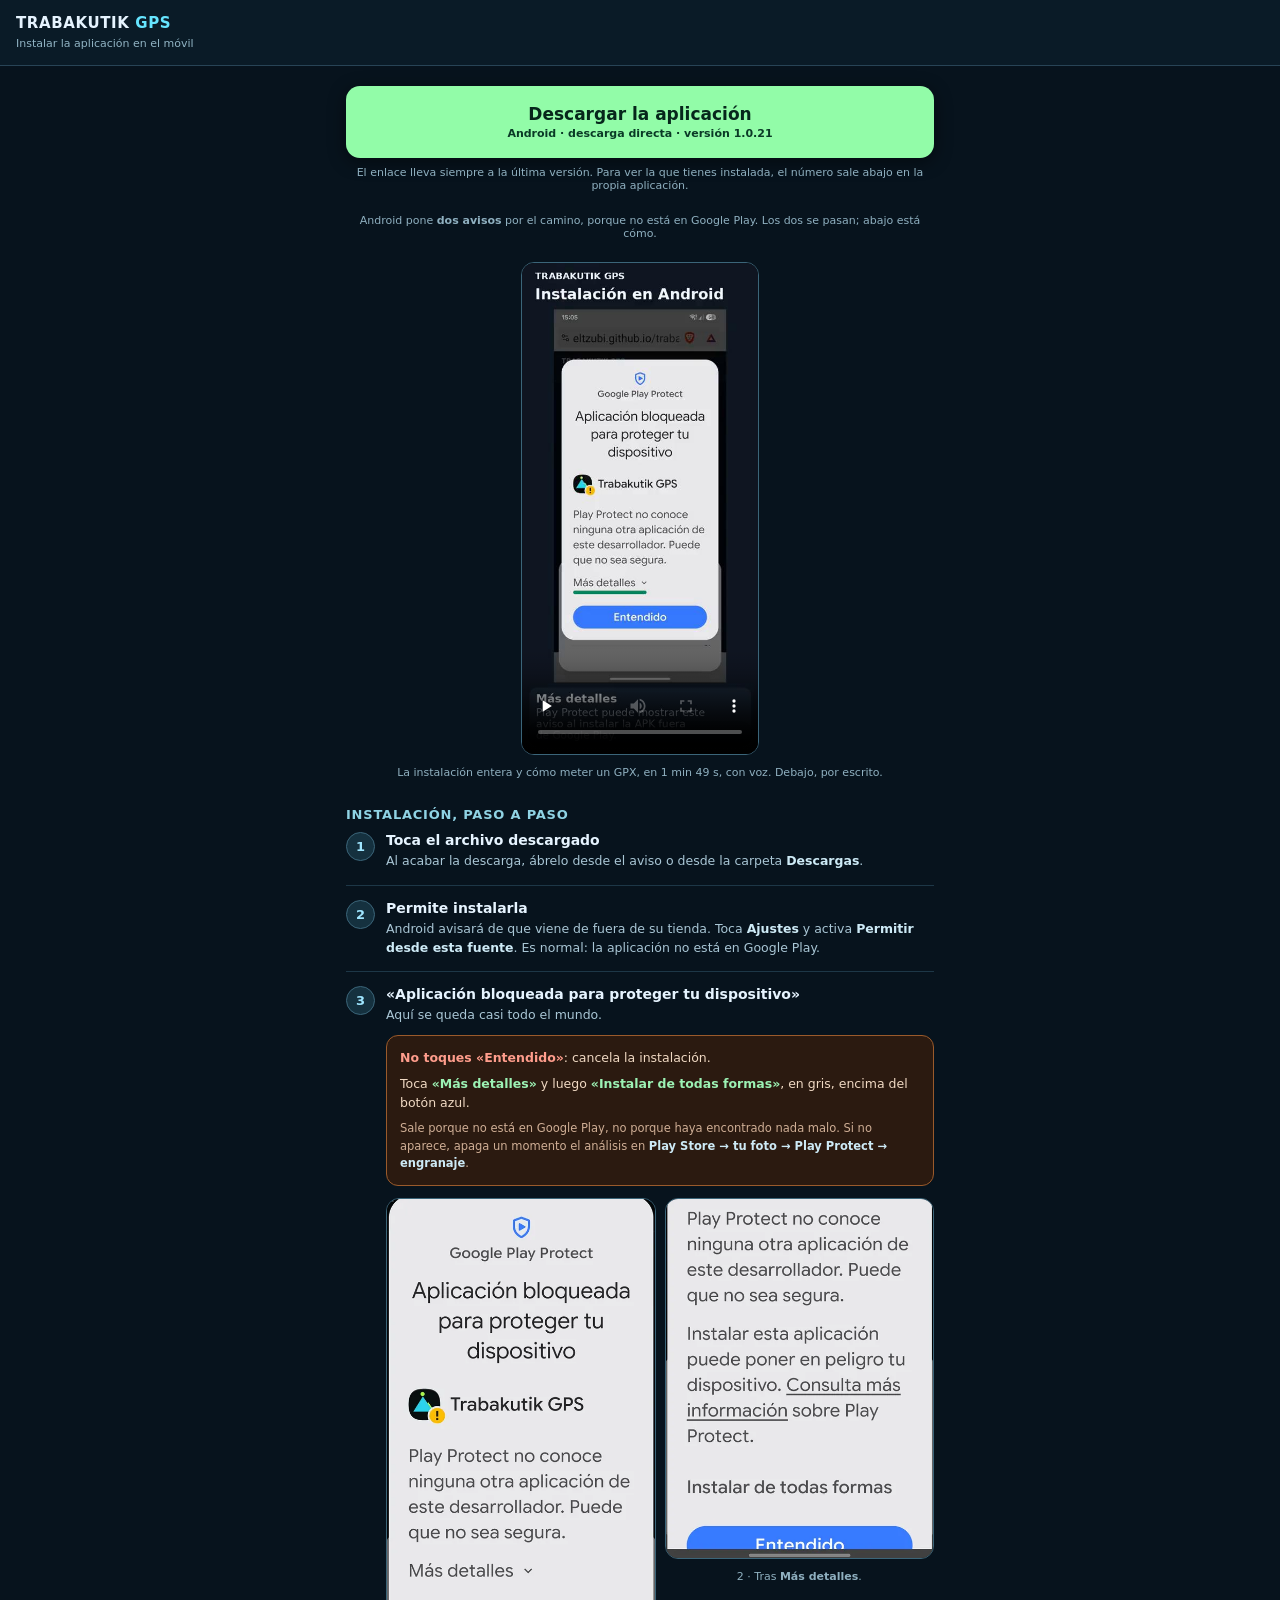
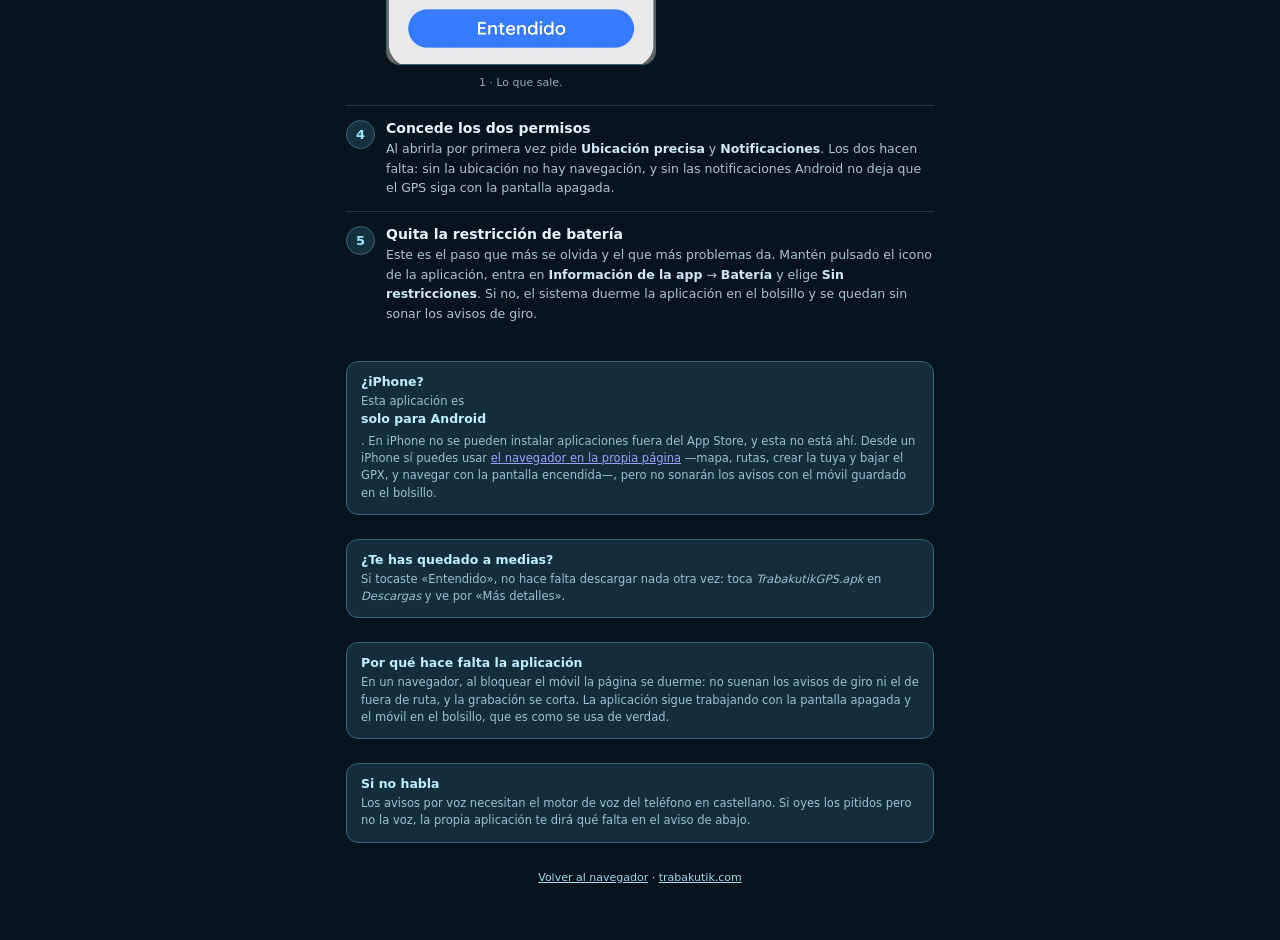
==== instalar.html @ 7b5cad87 "Publicar TrabakutikGPS.apk 1.0.21 en la web de instalacion" ====
<!doctype html>
<html lang="es">
<head>
<meta charset="utf-8">
<meta name="viewport" content="width=device-width, initial-scale=1">
<title>Instalar Trabakutik GPS</title>
<meta name="description" content="Descarga e instala la aplicación Trabakutik GPS para navegar las rutas con el móvil bloqueado.">
<meta name="robots" content="noindex">
<style>
:root{color-scheme:dark;font-family:system-ui,-apple-system,Arial,sans-serif;color:#e6f4ff;background:#07131d}
*{box-sizing:border-box}
body{margin:0;padding:0 0 40px}
header{background:#0a1b27;border-bottom:1px solid #284456;padding:calc(14px + env(safe-area-inset-top)) 16px 14px}
header strong{font-size:15px;font-weight:760;letter-spacing:.04em;display:block}
header small{font-size:11px;color:#91b4c4}
main{max-width:620px;margin:0 auto;padding:16px}
.baja{display:block;text-align:center;background:#92fca8;color:#06271b;font-weight:800;font-size:17px;
 text-decoration:none;border-radius:14px;padding:18px 16px;margin:4px 0 8px;box-shadow:0 4px 18px #0007}
.baja small{display:block;font-weight:600;font-size:11px;color:#0a3a26;margin-top:3px}
.nota{font-size:11px;color:#8fb0c0;text-align:center;margin:0 0 22px}
h2{font-size:13px;letter-spacing:.06em;text-transform:uppercase;color:#8fd3e4;margin:26px 0 10px}
ol{margin:0;padding-left:0;list-style:none;counter-reset:p}
li{counter-increment:p;position:relative;padding:0 0 14px 40px;margin-bottom:14px;border-bottom:1px solid #1d3747}
li:last-child{border-bottom:0}
li::before{content:counter(p);position:absolute;left:0;top:0;width:27px;height:27px;border-radius:50%;
 background:#15313f;border:1px solid #3b6579;color:#9fe6ff;font-size:13px;font-weight:700;
 display:grid;place-items:center}
li>b{display:block;font-size:14px;margin-bottom:3px}
li>span{display:block;font-size:12.5px;line-height:1.55;color:#a9c6d5}
li em{color:#cdeaf6;font-style:normal;font-weight:650}
.clave{background:#2b1a10;border:1px solid #9a5a2b;border-radius:12px;padding:12px 13px;margin:10px 0 2px}
.clave p{margin:0 0 7px;font-size:12.5px;line-height:1.55;color:#f0d9c3}
.clave p:last-child{margin-bottom:0}
.clave .fino{font-size:11.5px;color:#cfae95}
.no{color:#ff9d8c;font-weight:800}
.si{color:#9cf2b4;font-weight:800}
figure{margin:12px 0 2px;text-align:center}
.fotos{display:flex;gap:9px;align-items:flex-start;margin-top:12px}
.fotos figure{flex:1;min-width:0;margin:0}
.fotos img{max-width:100%}
.video{margin:18px 0 0}
.video video{width:100%;max-width:238px;height:auto;border-radius:13px;border:1px solid #3b6579;background:#000}
figure img{width:100%;max-width:212px;height:auto;border-radius:13px;border:1px solid #3b6579;background:#0a1b27}
figcaption{font-size:11px;line-height:1.45;color:#8fb0c0;margin-top:6px}
.aviso{background:#15313fdb;border:1px solid #3b6579;border-radius:12px;padding:12px 14px;margin-top:24px}
.aviso b{display:block;font-size:12.5px;color:#bfefff;margin-bottom:4px}
.aviso span{display:block;font-size:11.5px;line-height:1.5;color:#9fc0d0}
footer{text-align:center;margin-top:28px;font-size:11px}
footer a{color:#9ed9e7}
</style>
</head>
<body>
<header><strong>TRABAKUTIK <span style="color:#66e5ff">GPS</span></strong>
<small>Instalar la aplicación en el móvil</small></header>
<main>

<a class="baja" href="TrabakutikGPS.apk">
 Descargar la aplicación
 <small>Android · descarga directa · versión <!--VER-->1.0.21<!--/VER--></small></a>
<p class="nota">El enlace lleva siempre a la última versión. Para ver la que tienes
instalada, el número sale abajo en la propia aplicación.</p>

<p class="nota">Android pone <b>dos avisos</b> por el camino, porque no está en Google Play.
Los dos se pasan; abajo está cómo.</p>

<figure class="video">
 <video controls playsinline preload="none" poster="video/instalar.jpg" width="440" height="916">
  <source src="video/instalar.mp4" type="video/mp4">
 </video>
 <figcaption>La instalaci&oacute;n entera y c&oacute;mo meter un GPX, en 1 min 49 s, con voz.
 Debajo, por escrito.</figcaption>
</figure>

<h2>Instalación, paso a paso</h2>
<ol>
 <li><b>Toca el archivo descargado</b>
  <span>Al acabar la descarga, ábrelo desde el aviso o desde la carpeta <em>Descargas</em>.</span></li>

 <li><b>Permite instalarla</b>
  <span>Android avisará de que viene de fuera de su tienda. Toca <em>Ajustes</em> y activa
  <em>Permitir desde esta fuente</em>. Es normal: la aplicación no está en Google Play.</span></li>

 <li><b>&laquo;Aplicaci&oacute;n bloqueada para proteger tu dispositivo&raquo;</b>
  <span>Aqu&iacute; se queda casi todo el mundo.</span>
  <div class="clave">
   <p><span class="no">No toques &laquo;Entendido&raquo;</span>: cancela la instalaci&oacute;n.</p>
   <p>Toca <span class="si">&laquo;M&aacute;s detalles&raquo;</span> y luego
   <span class="si">&laquo;Instalar de todas formas&raquo;</span>, en gris, encima del
   bot&oacute;n azul.</p>
   <p class="fino">Sale porque no est&aacute; en Google Play, no porque haya encontrado nada
   malo. Si no aparece, apaga un momento el an&aacute;lisis en <em>Play Store &rarr; tu foto
   &rarr; Play Protect &rarr; engranaje</em>.</p>
  </div>
  <div class="fotos">
  <figure>
    <img src="img/play-protect.webp" width="520" height="904" loading="lazy" decoding="async"
     alt="El aviso de Google Play Protect: «Aplicación bloqueada para proteger tu dispositivo», con «Más detalles» debajo del texto y el botón azul «Entendido»">
    <figcaption>1 &middot; Lo que sale.</figcaption>
   </figure>
   <figure>
    <img src="img/play-protect-2.webp" width="520" height="698" loading="lazy" decoding="async"
     alt="El mismo aviso despu&eacute;s de tocar Más detalles: debajo del texto aparece «Instalar de todas formas», en gris, encima del botón azul «Entendido»">
    <figcaption>2 &middot; Tras <b>M&aacute;s detalles</b>.</figcaption>
   </figure>
  </div></li>

 <li><b>Concede los dos permisos</b>
  <span>Al abrirla por primera vez pide <em>Ubicación precisa</em> y <em>Notificaciones</em>.
  Los dos hacen falta: sin la ubicación no hay navegación, y sin las notificaciones Android
  no deja que el GPS siga con la pantalla apagada.</span></li>

 <li><b>Quita la restricción de batería</b>
  <span>Este es el paso que más se olvida y el que más problemas da. Mantén pulsado el icono de
  la aplicación, entra en <em>Información de la app</em> → <em>Batería</em> y elige
  <em>Sin restricciones</em>. Si no, el sistema duerme la aplicación en el bolsillo y se quedan
  sin sonar los avisos de giro.</span></li>
</ol>

<div class="aviso">
 <b>&iquest;iPhone?</b>
 <span>Esta aplicaci&oacute;n es <b>solo para Android</b>. En iPhone no se pueden instalar
 aplicaciones fuera del App Store, y esta no est&aacute; ah&iacute;. Desde un iPhone s&iacute; puedes usar
 <a href="nuevo.html">el navegador en la propia p&aacute;gina</a> &mdash;mapa, rutas, crear la tuya y
 bajar el GPX, y navegar con la pantalla encendida&mdash;, pero no sonar&aacute;n los avisos con el
 m&oacute;vil guardado en el bolsillo.</span>
</div>

<div class="aviso">
 <b>&iquest;Te has quedado a medias?</b>
 <span>Si tocaste &laquo;Entendido&raquo;, no hace falta descargar nada otra vez: toca
 <em>TrabakutikGPS.apk</em> en <em>Descargas</em> y ve por &laquo;M&aacute;s detalles&raquo;.</span>
</div>

<div class="aviso">
 <b>Por qué hace falta la aplicación</b>
 <span>En un navegador, al bloquear el móvil la página se duerme: no suenan los avisos de giro
 ni el de fuera de ruta, y la grabación se corta. La aplicación sigue trabajando con la pantalla
 apagada y el móvil en el bolsillo, que es como se usa de verdad.</span>
</div>

<div class="aviso">
 <b>Si no habla</b>
 <span>Los avisos por voz necesitan el motor de voz del teléfono en castellano. Si oyes los
 pitidos pero no la voz, la propia aplicación te dirá qué falta en el aviso de abajo.</span>
</div>

<footer><a href="nuevo.html">Volver al navegador</a> · <a href="https://trabakutik.com">trabakutik.com</a></footer>
</main>
</body>
</html>
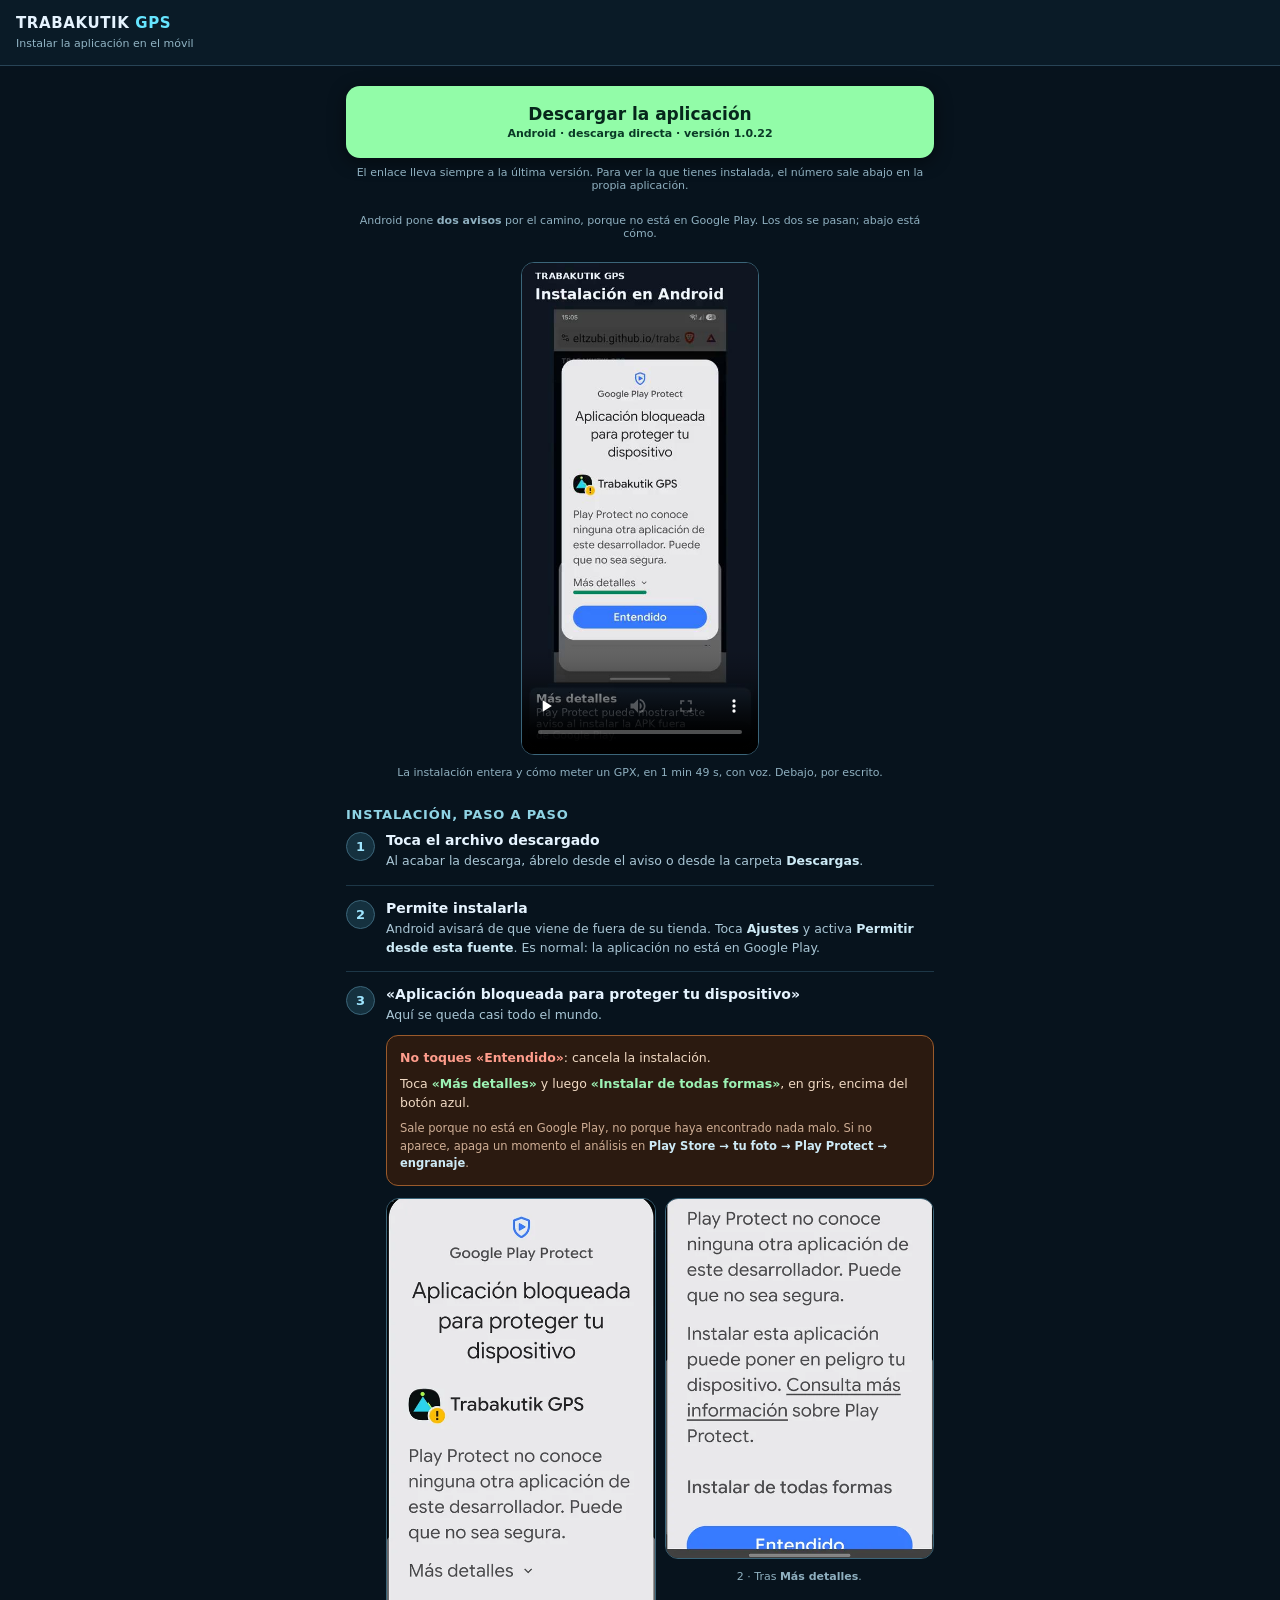
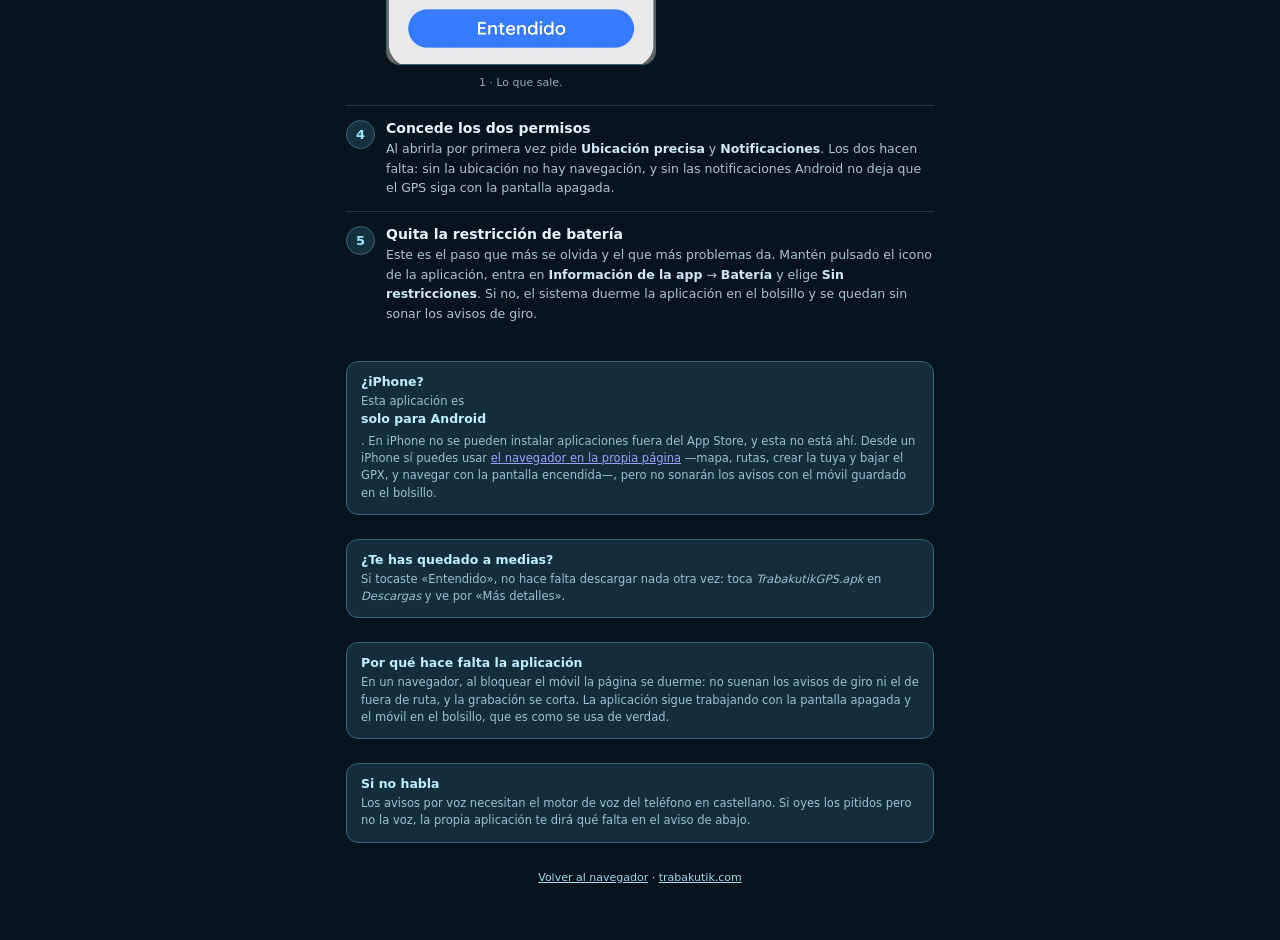
==== commit 0c02027e: "Publicar TrabakutikGPS.apk 1.0.22 en la web de instalacion" ====
--- a/instalar.html
+++ b/instalar.html
@@ -56,7 +56,7 @@
 
 <a class="baja" href="TrabakutikGPS.apk">
  Descargar la aplicación
- <small>Android · descarga directa · versión <!--VER-->1.0.21<!--/VER--></small></a>
+ <small>Android · descarga directa · versión <!--VER-->1.0.22<!--/VER--></small></a>
 <p class="nota">El enlace lleva siempre a la última versión. Para ver la que tienes
 instalada, el número sale abajo en la propia aplicación.</p>
 
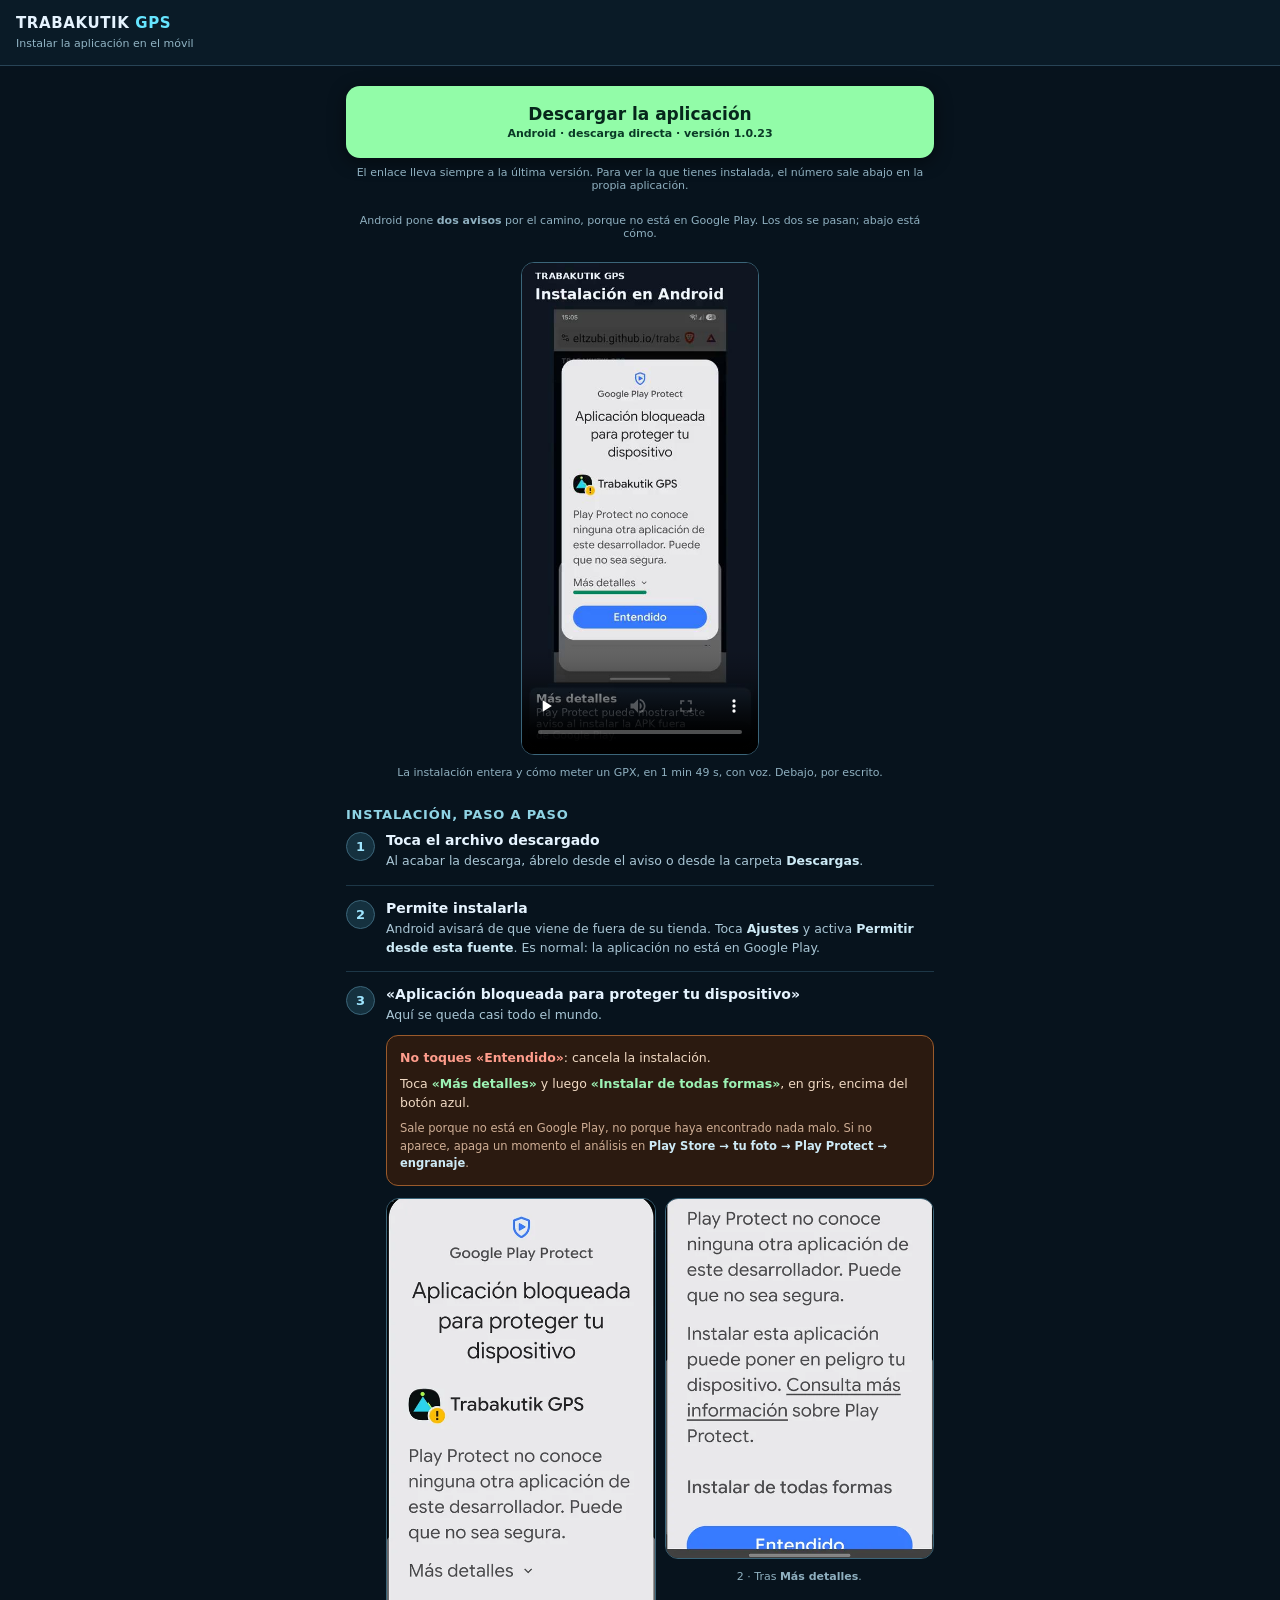
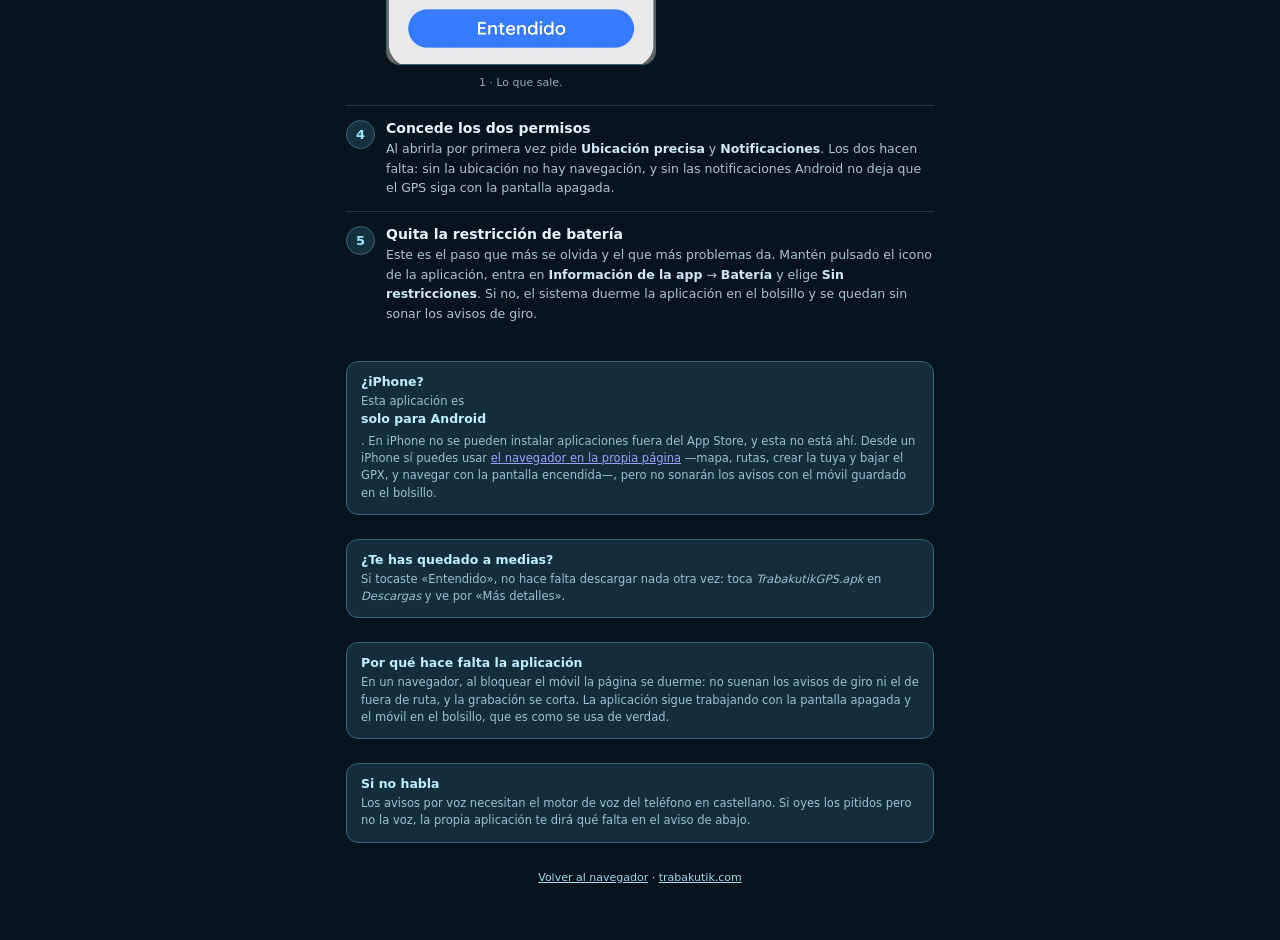
==== commit c41f0c13: "Publicar TrabakutikGPS.apk 1.0.23 en la web de instalacion" ====
--- a/instalar.html
+++ b/instalar.html
@@ -56,7 +56,7 @@
 
 <a class="baja" href="TrabakutikGPS.apk">
  Descargar la aplicación
- <small>Android · descarga directa · versión <!--VER-->1.0.22<!--/VER--></small></a>
+ <small>Android · descarga directa · versión <!--VER-->1.0.23<!--/VER--></small></a>
 <p class="nota">El enlace lleva siempre a la última versión. Para ver la que tienes
 instalada, el número sale abajo en la propia aplicación.</p>
 
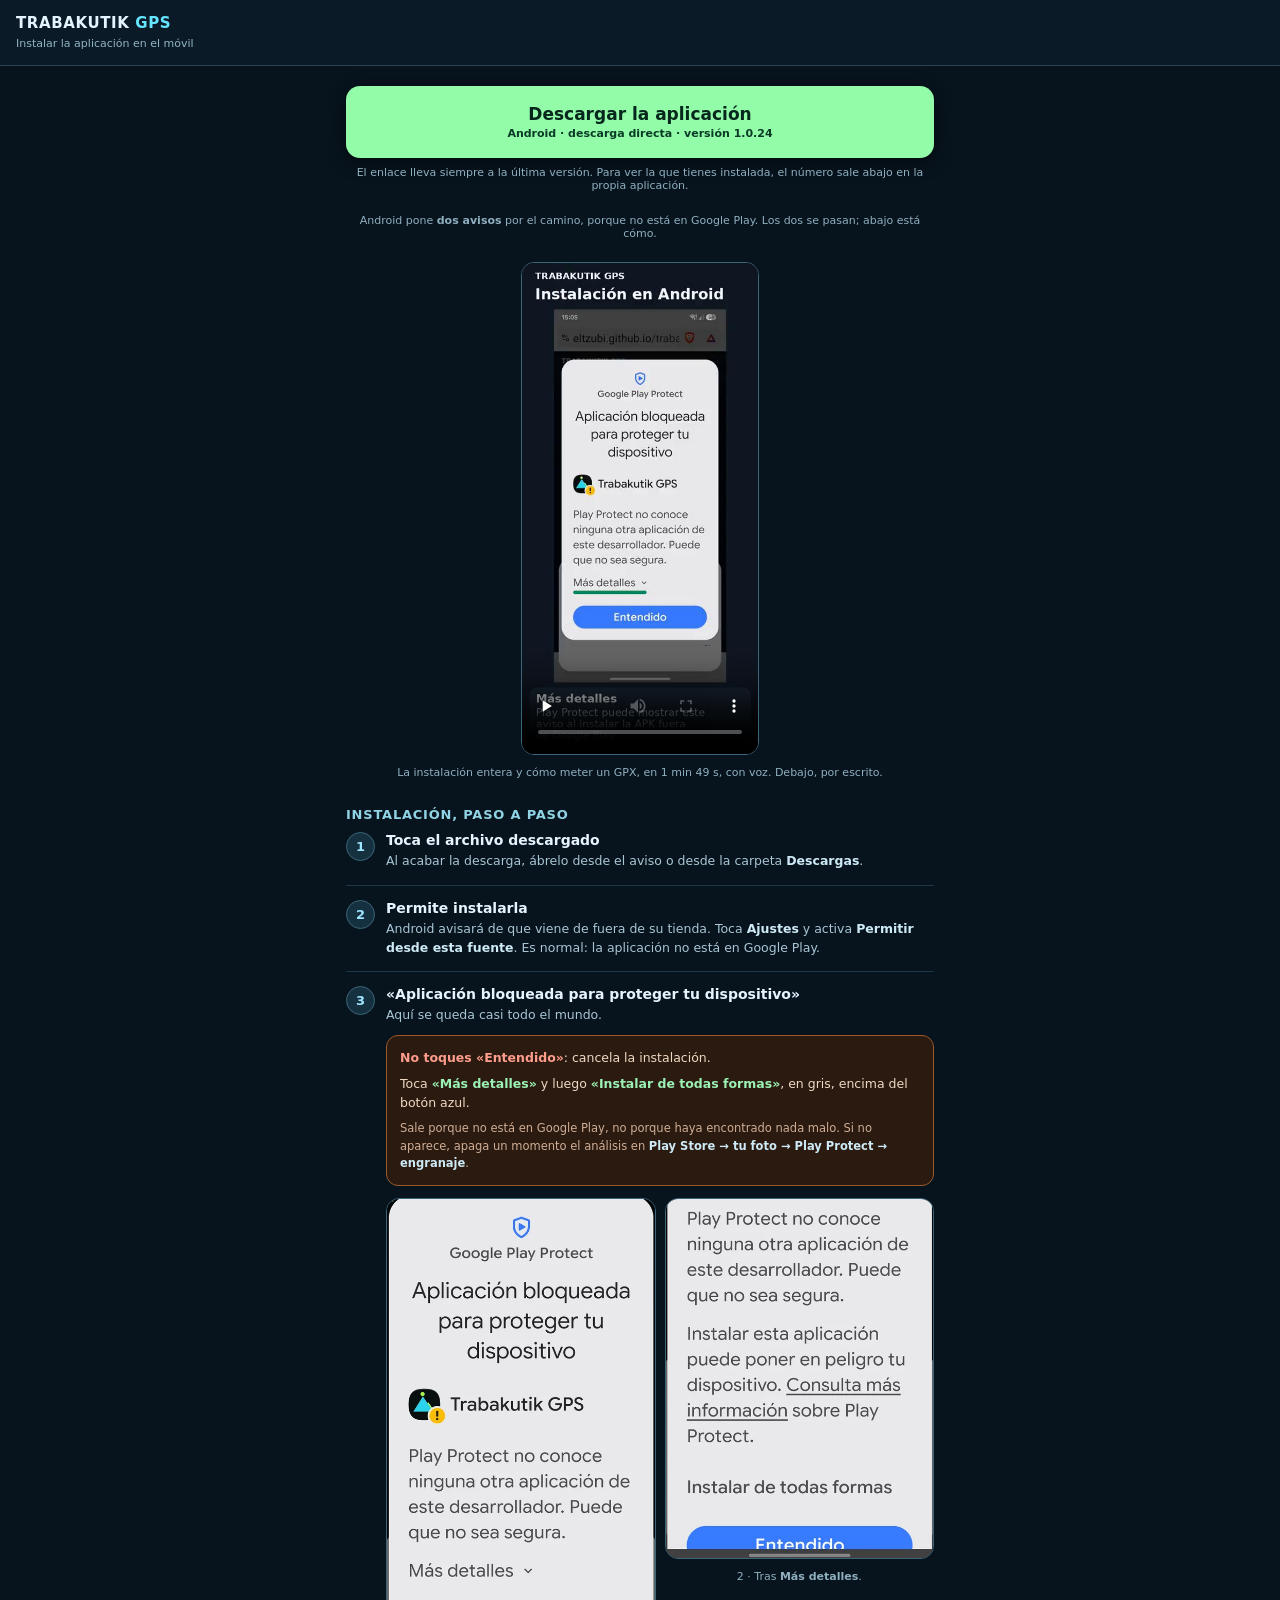
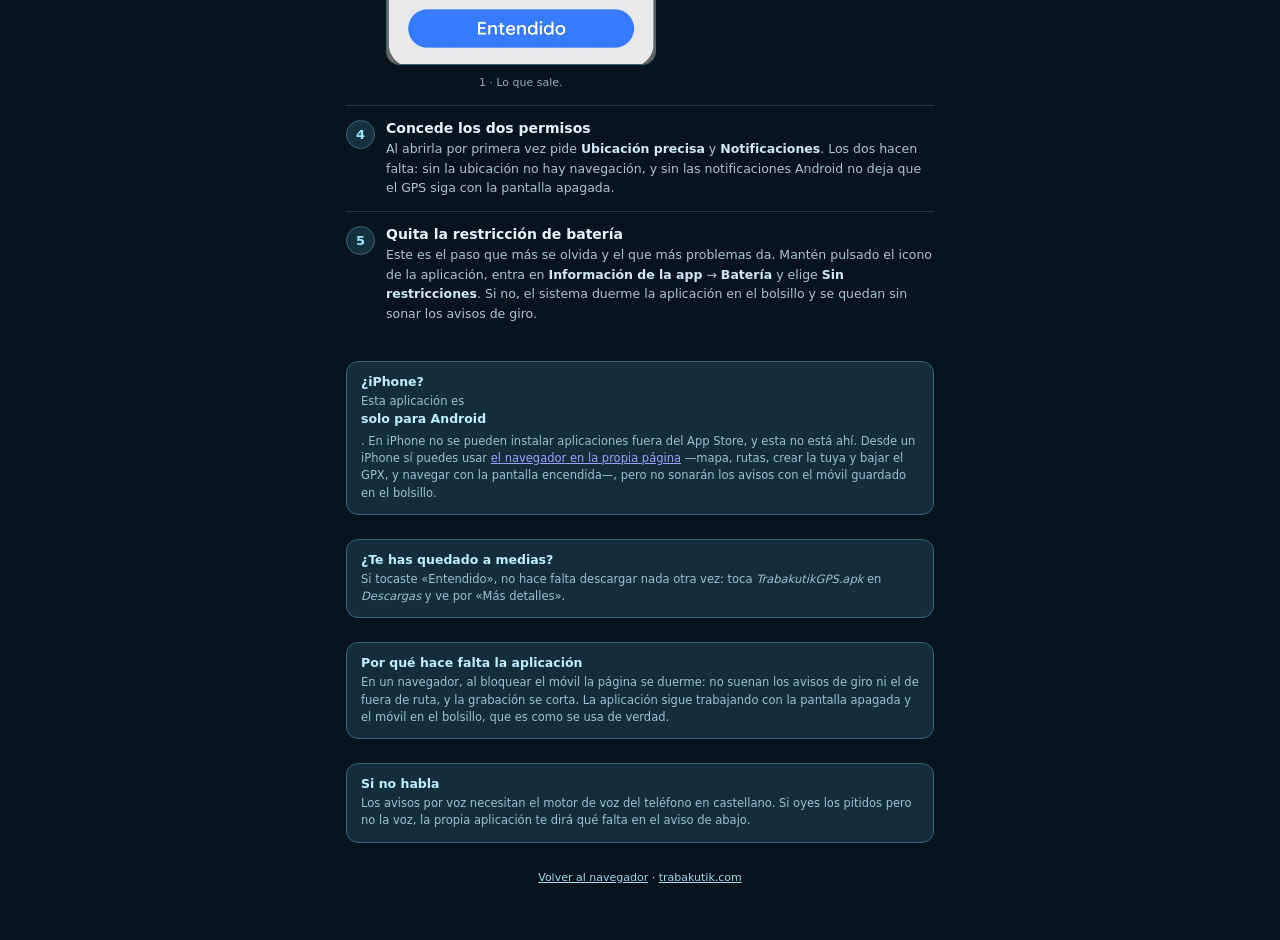
==== commit 5ebce897: "Publicar TrabakutikGPS.apk 1.0.24 en la web de instalacion" ====
--- a/instalar.html
+++ b/instalar.html
@@ -56,7 +56,7 @@
 
 <a class="baja" href="TrabakutikGPS.apk">
  Descargar la aplicación
- <small>Android · descarga directa · versión <!--VER-->1.0.23<!--/VER--></small></a>
+ <small>Android · descarga directa · versión <!--VER-->1.0.24<!--/VER--></small></a>
 <p class="nota">El enlace lleva siempre a la última versión. Para ver la que tienes
 instalada, el número sale abajo en la propia aplicación.</p>
 
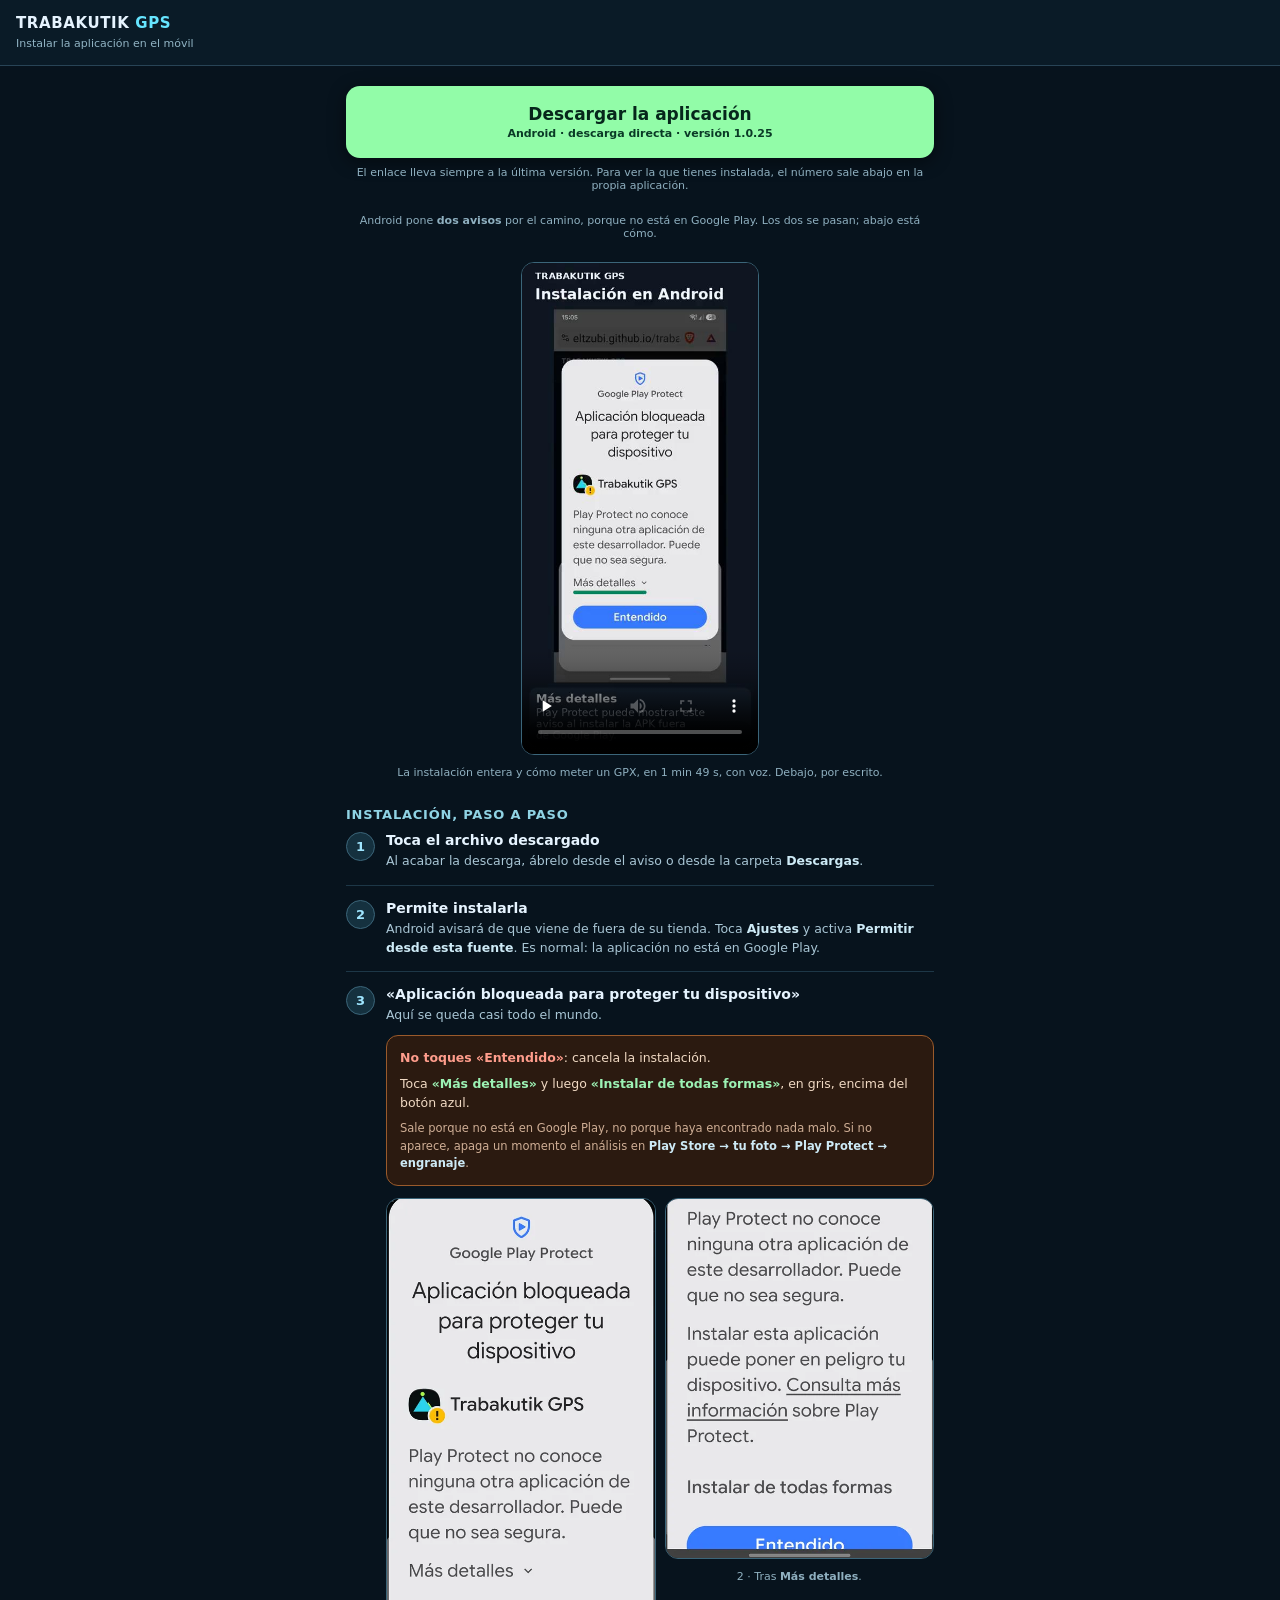
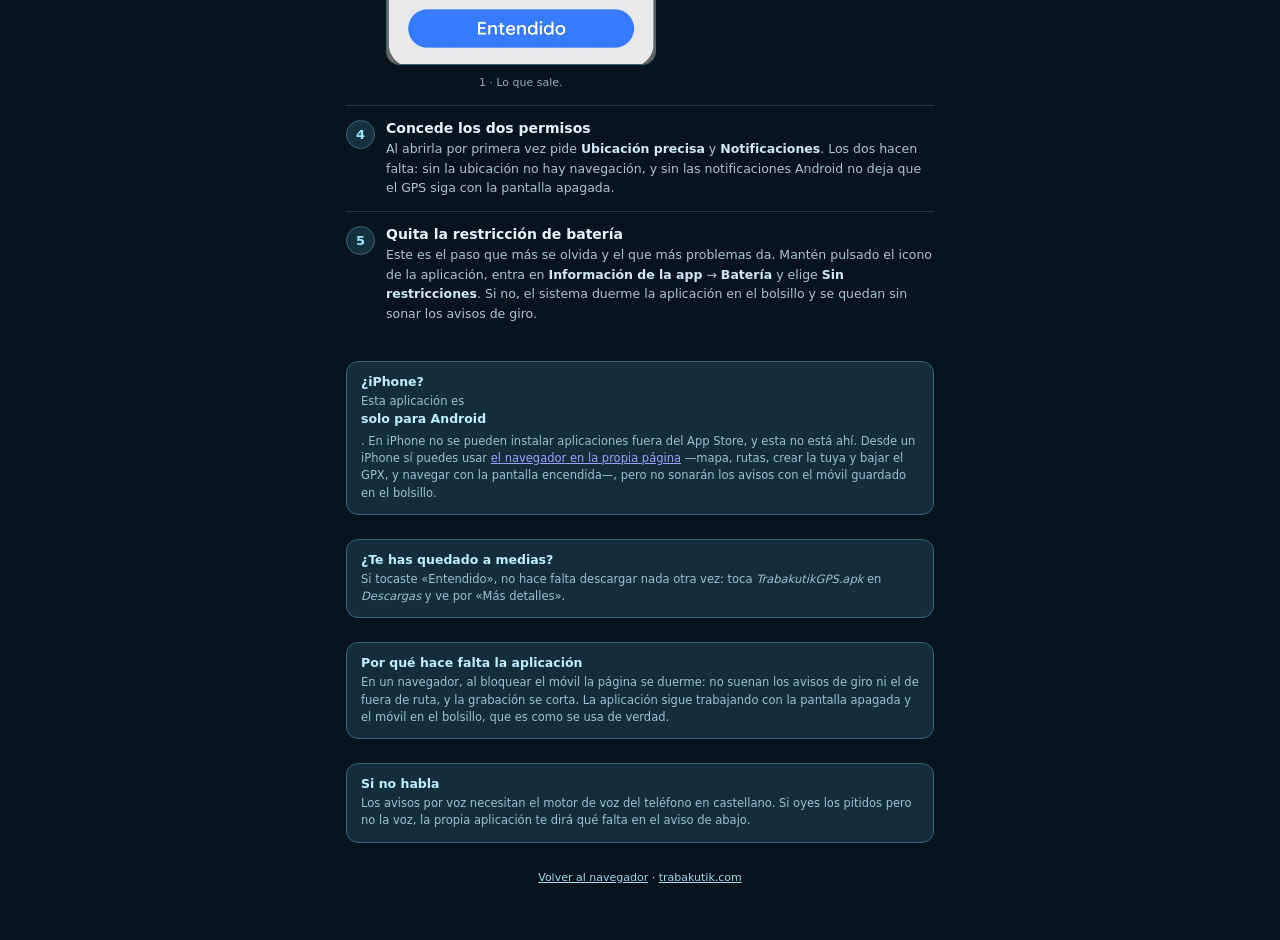
==== commit 5551928f: "Publicar TrabakutikGPS.apk 1.0.25 en la web de instalacion" ====
--- a/instalar.html
+++ b/instalar.html
@@ -56,7 +56,7 @@
 
 <a class="baja" href="TrabakutikGPS.apk">
  Descargar la aplicación
- <small>Android · descarga directa · versión <!--VER-->1.0.24<!--/VER--></small></a>
+ <small>Android · descarga directa · versión <!--VER-->1.0.25<!--/VER--></small></a>
 <p class="nota">El enlace lleva siempre a la última versión. Para ver la que tienes
 instalada, el número sale abajo en la propia aplicación.</p>
 
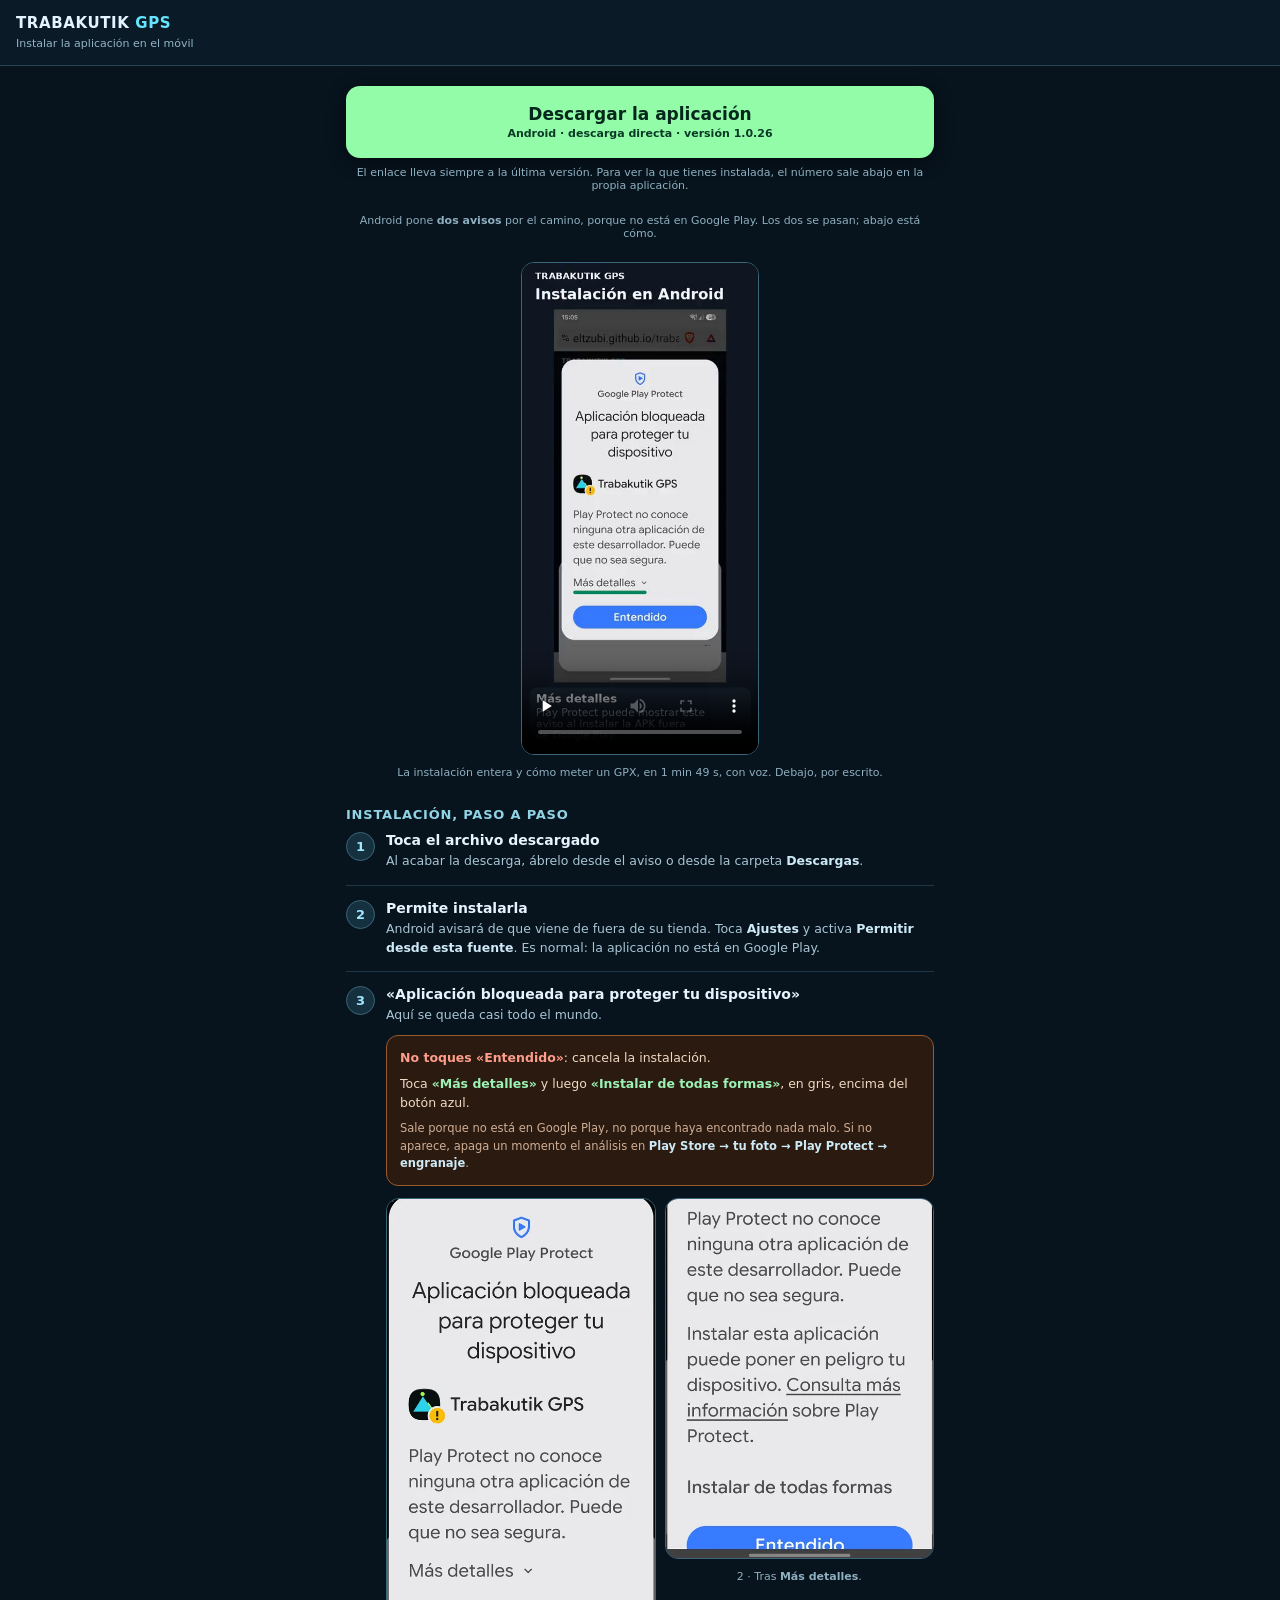
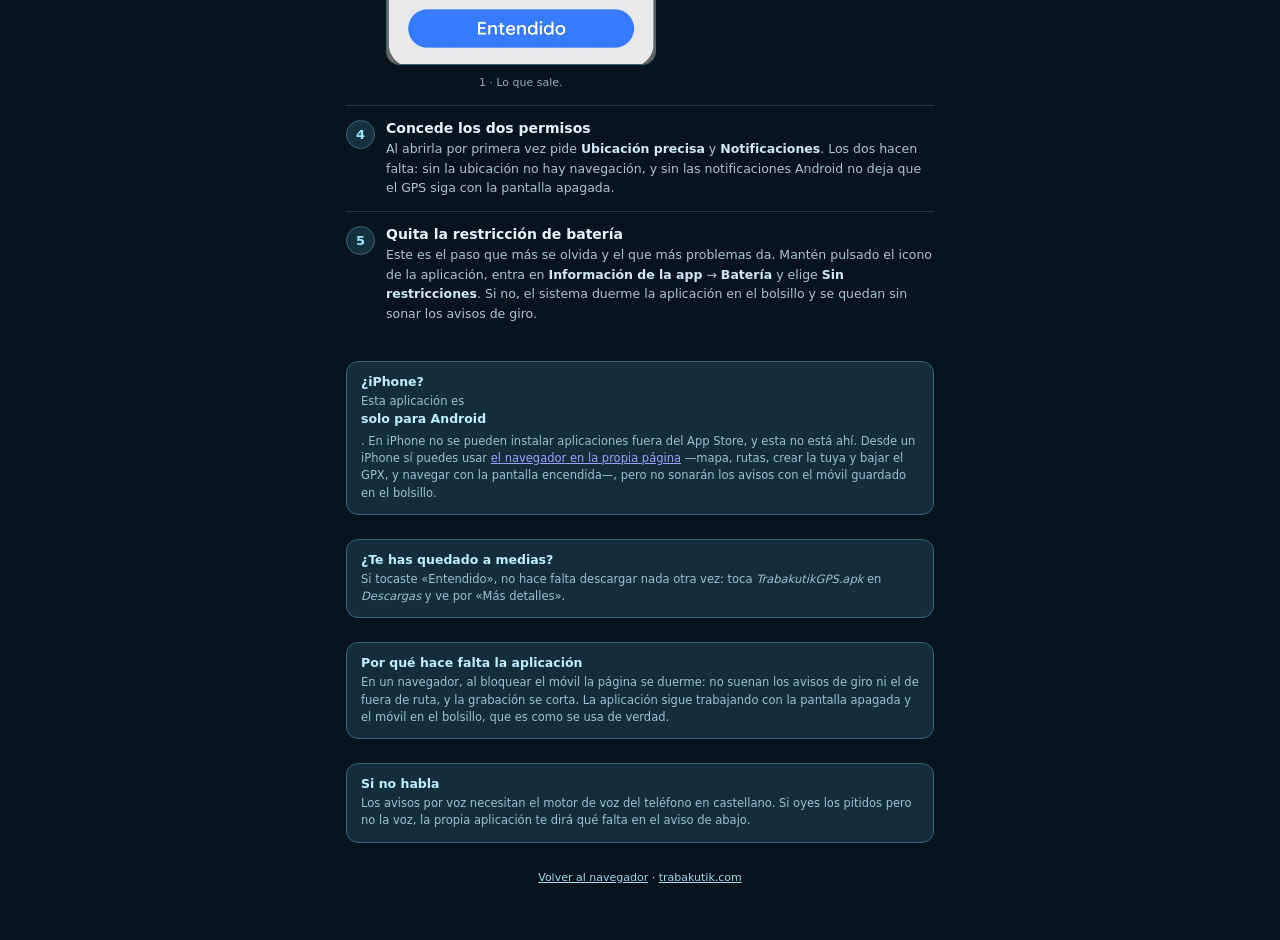
==== commit e40d5191: "Publicar TrabakutikGPS.apk 1.0.26 en la web de instalacion" ====
--- a/instalar.html
+++ b/instalar.html
@@ -56,7 +56,7 @@
 
 <a class="baja" href="TrabakutikGPS.apk">
  Descargar la aplicación
- <small>Android · descarga directa · versión <!--VER-->1.0.25<!--/VER--></small></a>
+ <small>Android · descarga directa · versión <!--VER-->1.0.26<!--/VER--></small></a>
 <p class="nota">El enlace lleva siempre a la última versión. Para ver la que tienes
 instalada, el número sale abajo en la propia aplicación.</p>
 
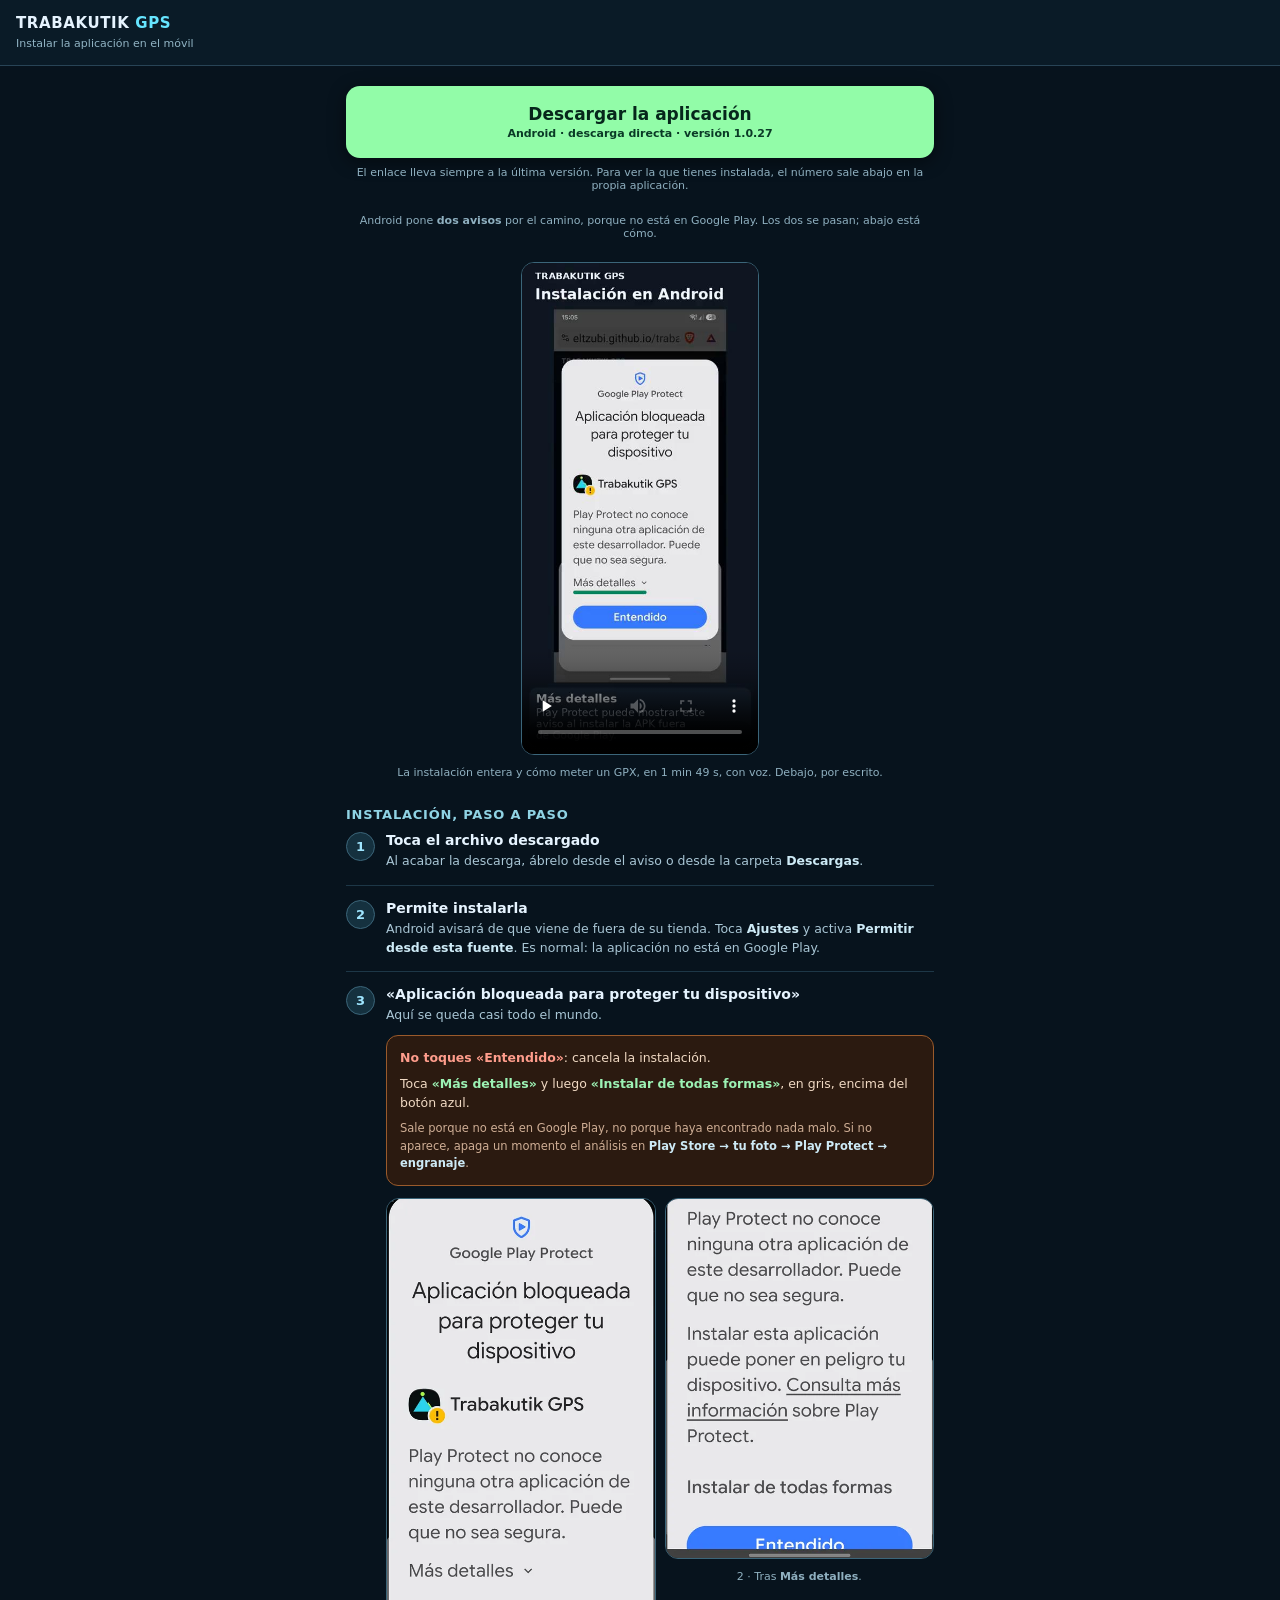
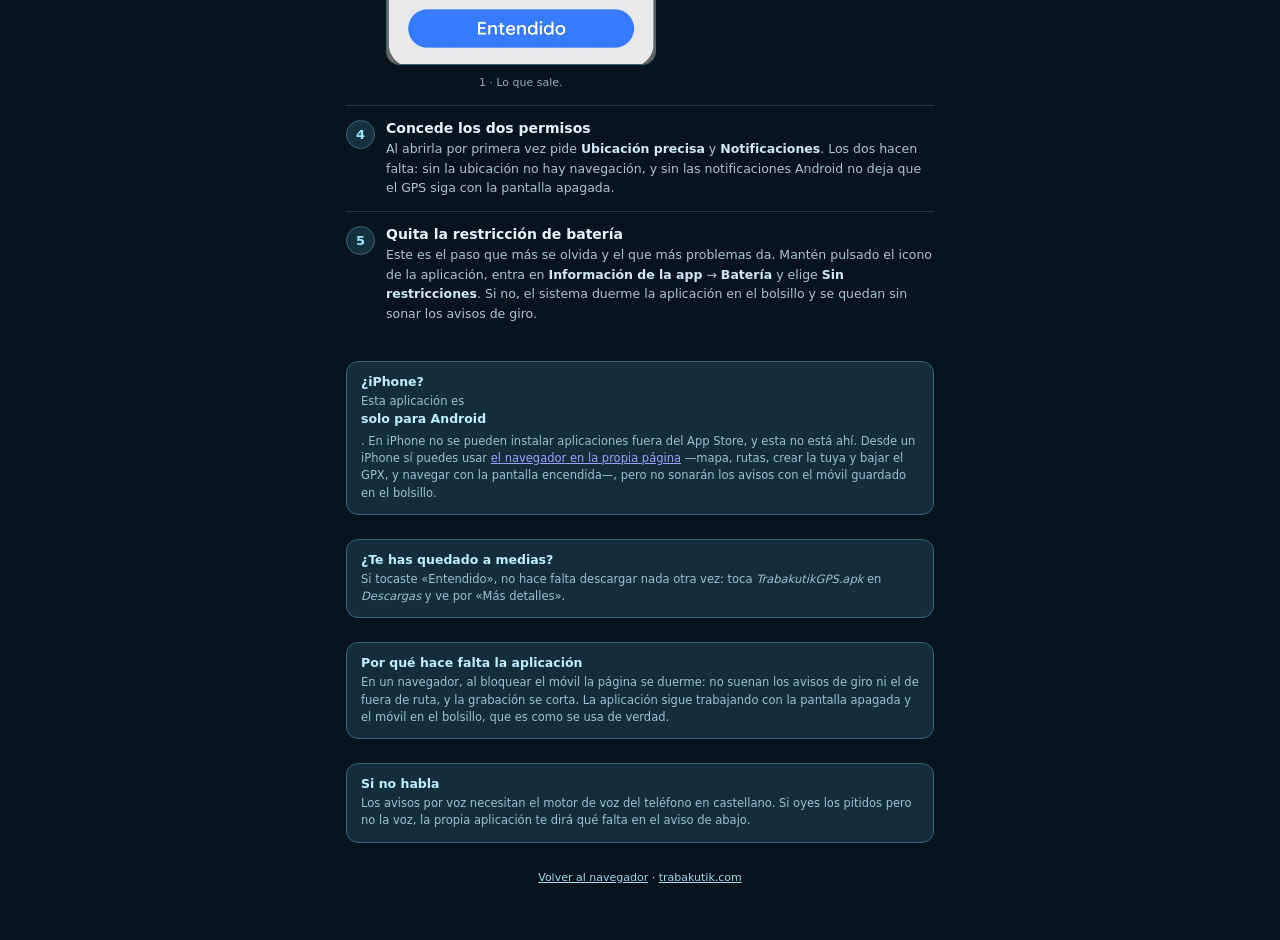
==== commit cb723e53: "Publicar TrabakutikGPS.apk 1.0.27 en la web de instalacion" ====
--- a/instalar.html
+++ b/instalar.html
@@ -56,7 +56,7 @@
 
 <a class="baja" href="TrabakutikGPS.apk">
  Descargar la aplicación
- <small>Android · descarga directa · versión <!--VER-->1.0.26<!--/VER--></small></a>
+ <small>Android · descarga directa · versión <!--VER-->1.0.27<!--/VER--></small></a>
 <p class="nota">El enlace lleva siempre a la última versión. Para ver la que tienes
 instalada, el número sale abajo en la propia aplicación.</p>
 
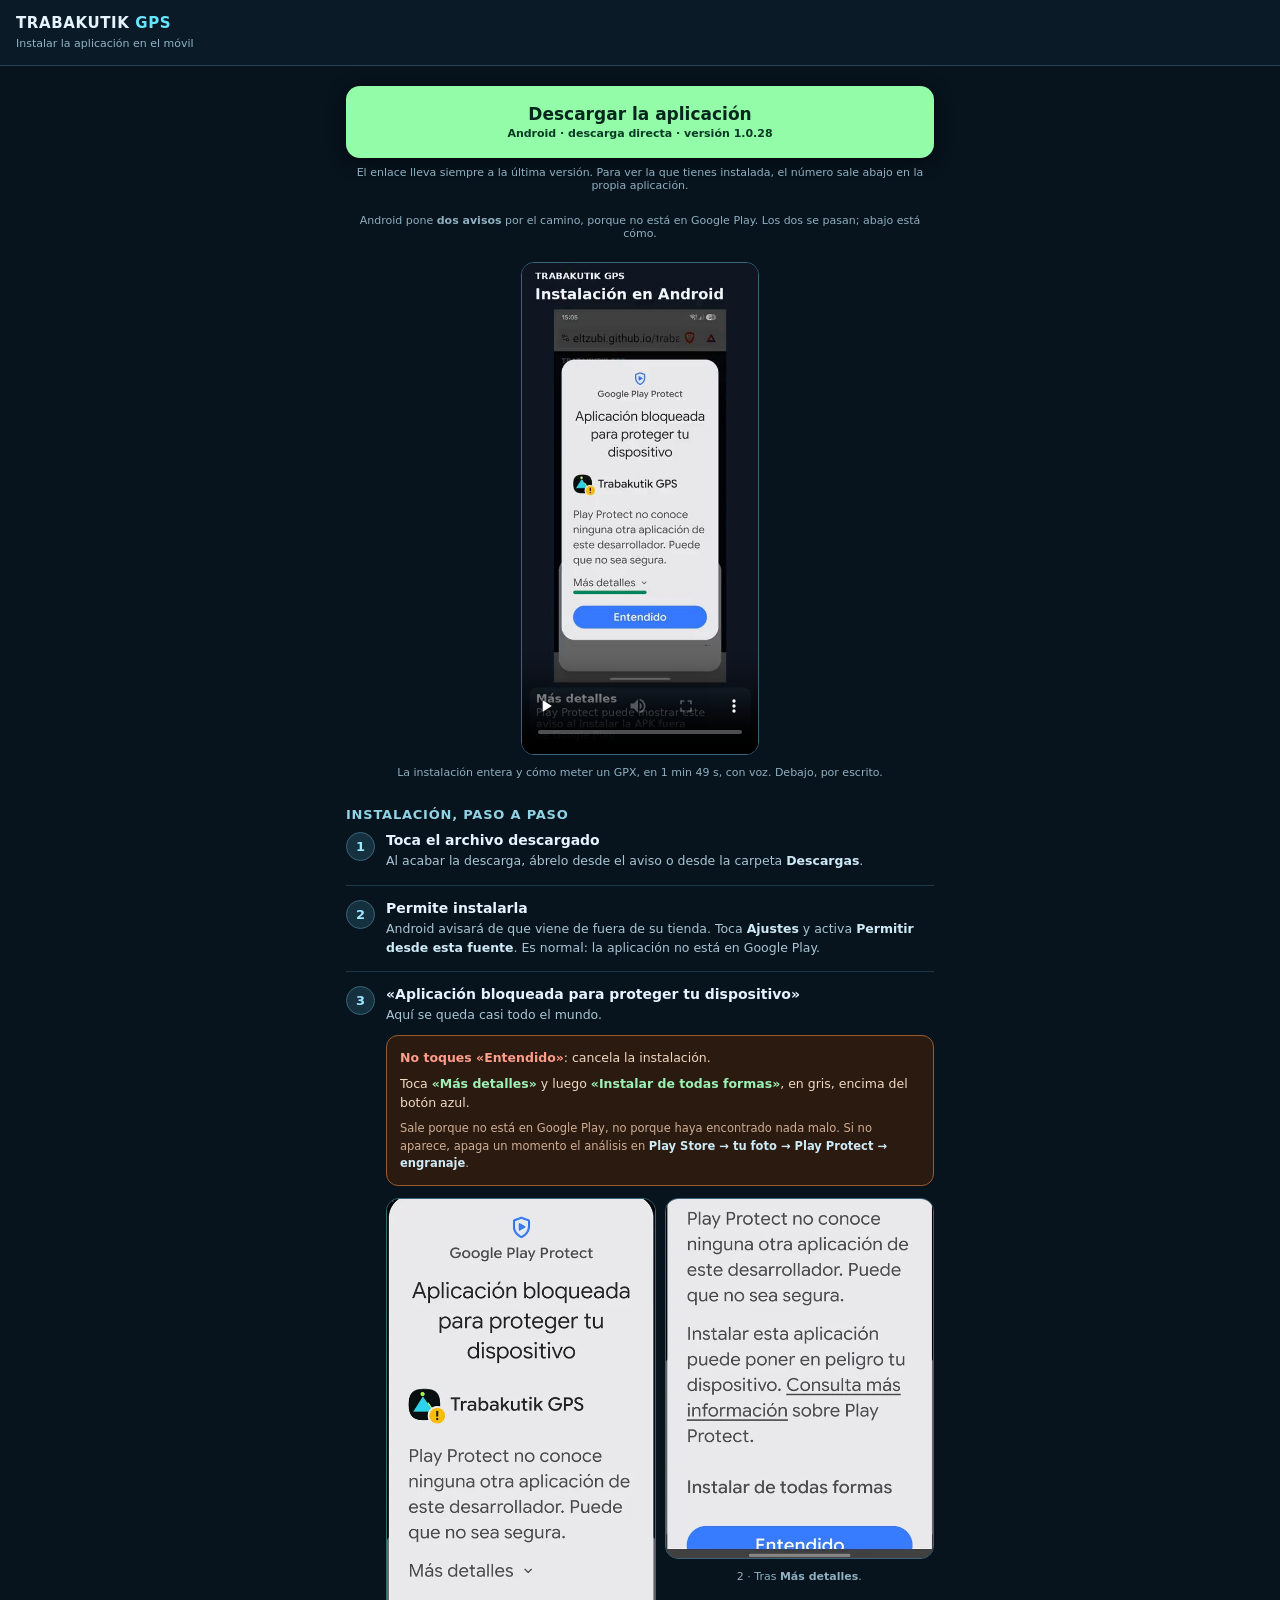
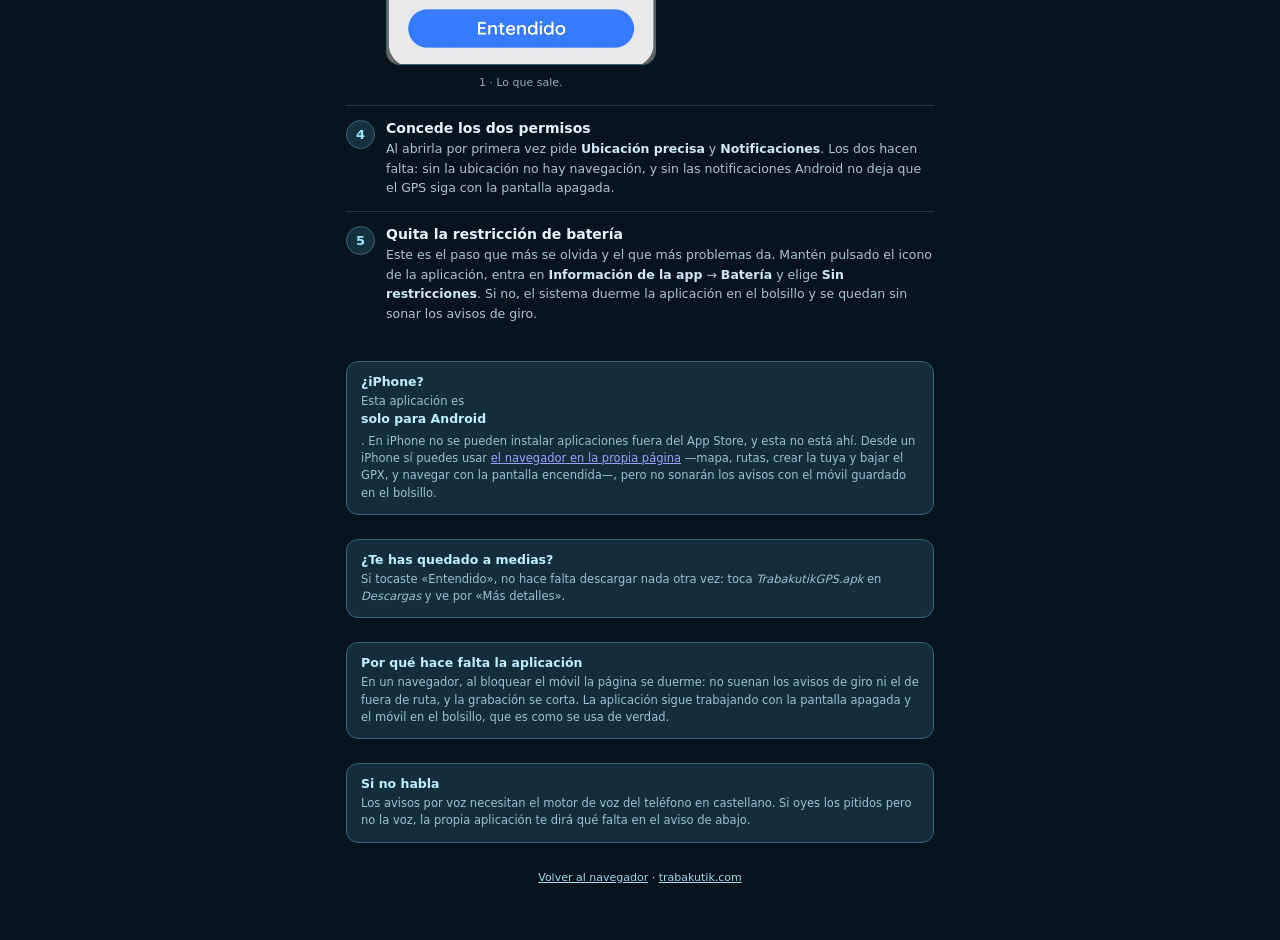
==== commit 352a4b7d: "Publicar TrabakutikGPS.apk 1.0.28 en la web de instalacion" ====
--- a/instalar.html
+++ b/instalar.html
@@ -56,7 +56,7 @@
 
 <a class="baja" href="TrabakutikGPS.apk">
  Descargar la aplicación
- <small>Android · descarga directa · versión <!--VER-->1.0.27<!--/VER--></small></a>
+ <small>Android · descarga directa · versión <!--VER-->1.0.28<!--/VER--></small></a>
 <p class="nota">El enlace lleva siempre a la última versión. Para ver la que tienes
 instalada, el número sale abajo en la propia aplicación.</p>
 
